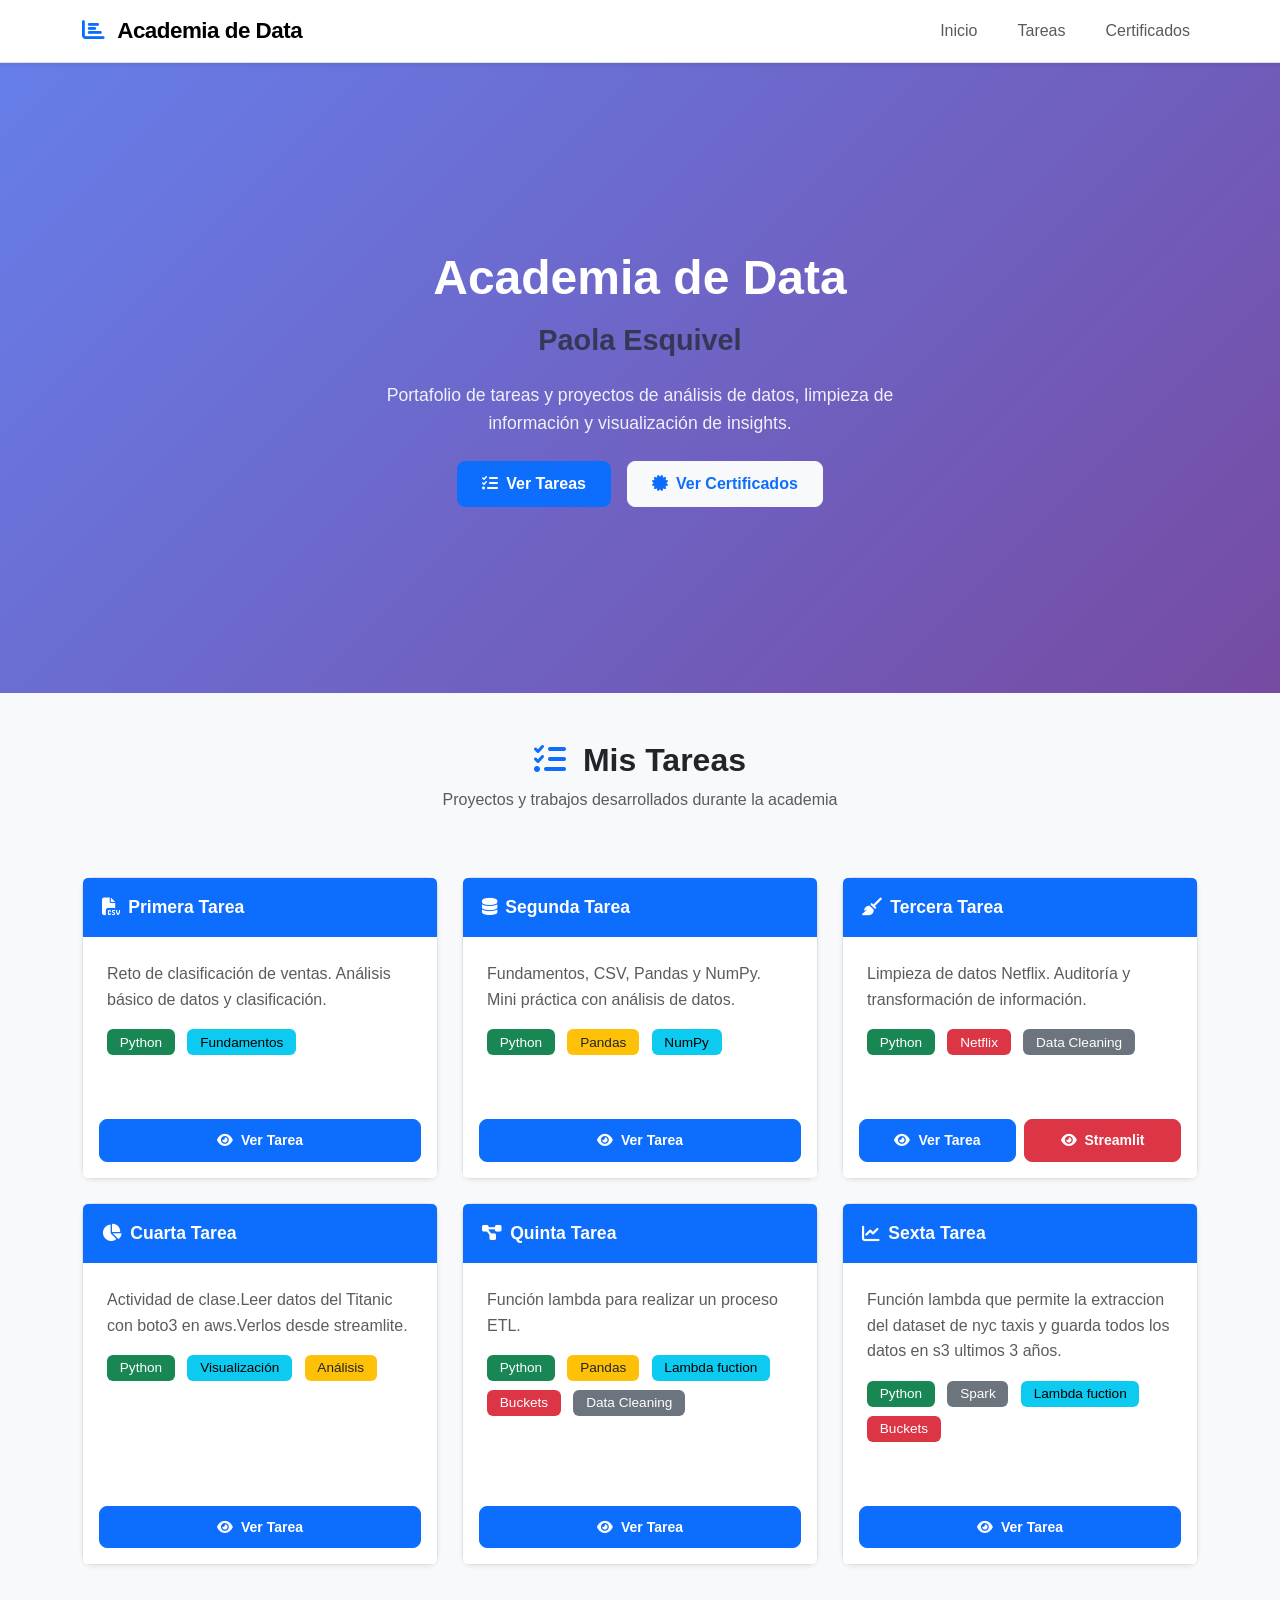
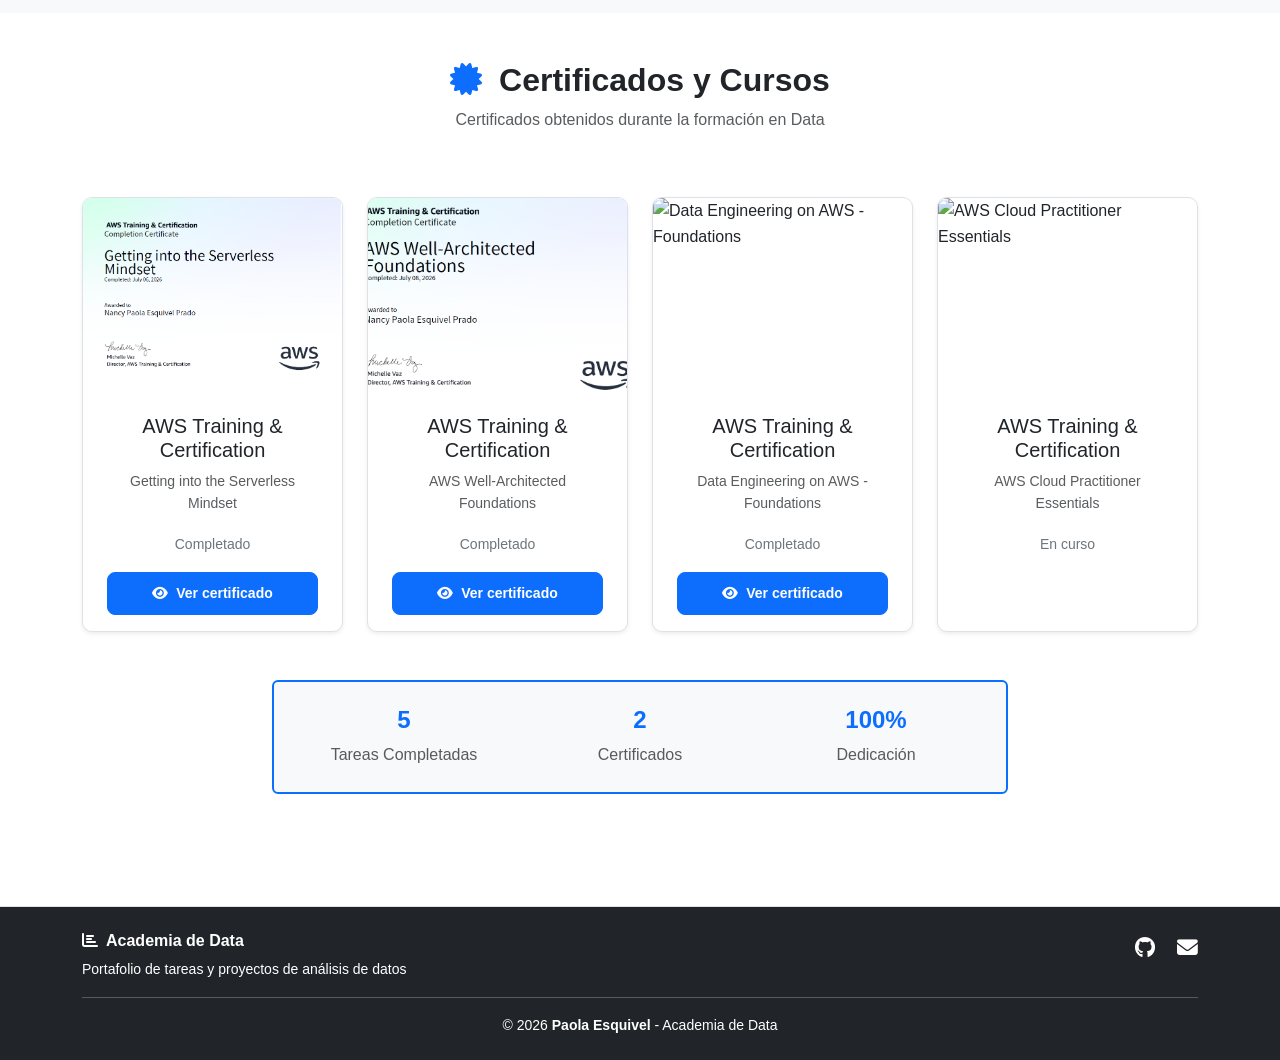
==== index.html @ dcf7b7dc "Update certificate image and status in index.html Updated certificate image and status from 'En curs" ====
<!DOCTYPE html>
<html lang="es">
<head>
    <meta charset="UTF-8">
    <meta name="viewport" content="width=device-width, initial-scale=1.0">
    <title>Portafolio Academia de Data - Paola Esquivel</title>
    <link href="https://cdn.jsdelivr.net/npm/bootstrap@5.3.0/dist/css/bootstrap.min.css" rel="stylesheet">
    <link rel="stylesheet" href="https://cdnjs.cloudflare.com/ajax/libs/font-awesome/6.4.0/css/all.min.css">
    <link rel="stylesheet" href="assets/style.css">
</head>
<body>
    <!-- Navbar -->
    <nav class="navbar navbar-expand-lg navbar-light bg-white shadow-sm">
        <div class="container">
            <a class="navbar-brand fw-bold" href="#inicio">
                <i class="fas fa-chart-bar text-primary"></i> 
                <span class="ms-2">Academia de Data</span>
            </a>
            <button class="navbar-toggler" type="button" data-bs-toggle="collapse" data-bs-target="#navbarNav">
                <span class="navbar-toggler-icon"></span>
            </button>
            <div class="collapse navbar-collapse" id="navbarNav">
                <ul class="navbar-nav ms-auto">
                    <li class="nav-item">
                        <a class="nav-link" href="#inicio">Inicio</a>
                    </li>
                    <li class="nav-item">
                        <a class="nav-link" href="#tareas">Tareas</a>
                    </li>
                    <li class="nav-item">
                        <a class="nav-link" href="#certificados">Certificados</a>
                    </li>
                </ul>
            </div>
        </div>
    </nav>

    <!-- Hero Section -->
    <section id="inicio" class="hero-section">
        <div class="container py-5">
            <div class="row align-items-center">
                <div class="col-lg-8 mx-auto text-center">
                    <h1 class="display-4 fw-bold mb-3">
                        Academia de Data
                    </h1>
                    <h2 class="h3 text-muted mb-4">
                        <span class="fw-bold">Paola Esquivel</span>
                    </h2>
                    <p class="lead mb-4">
                        Portafolio de tareas y proyectos de análisis de datos, 
                        limpieza de información y visualización de insights.
                    </p>
                    <div class="d-flex gap-3 justify-content-center flex-wrap">
                        <a href="#tareas" class="btn btn-primary">
                            <i class="fas fa-tasks me-2"></i>Ver Tareas
                        </a>
                        <a href="#certificados" class="btn btn-light text-primary">
                            <i class="fas fa-certificate me-2"></i>Ver Certificados
                        </a>
                    </div>
                </div>
            </div>
        </div>
    </section>

    <!-- Tareas Section -->
    <section id="tareas" class="py-5 bg-light">
        <div class="container">
            <div class="row mb-5">
                <div class="col-lg-8 mx-auto text-center">
                    <h2 class="display-5 fw-bold mb-2">
                        <i class="fas fa-tasks text-primary"></i> Mis Tareas
                    </h2>
                    <p class="text-muted">
                        Proyectos y trabajos desarrollados durante la academia
                    </p>
                </div>
            </div>

            <div class="row g-4">
                <!-- Tarea 1 -->
                <div class="col-md-6 col-lg-4">
                    <div class="card h-100 shadow-sm card-hover">
                        <div class="card-header bg-primary text-white">
                            <h5 class="card-title mb-0">
                                <i class="fas fa-file-csv me-2"></i>Primera Tarea
                            </h5>
                        </div>
                        <div class="card-body">
                            <p class="card-text text-muted">
                                Reto de clasificación de ventas. Análisis básico de datos y clasificación.
                            </p>
                            <div class="mb-3">
                                <span class="badge bg-success">Python</span>
                                <span class="badge bg-info">Fundamentos</span>
                            </div>
                        </div>
                        <div class="card-footer bg-white border-top-0">
                            <a target="_blank" rel="noopener noreferrer" href="https://paocode.github.io/portafolio/tareas/primer-tarea.html" class="btn btn-sm btn-primary w-100">
                                <i class="fas fa-eye me-2"></i>Ver Tarea
                            </a>
                        </div>
                    </div>
                </div>

                <!-- Tarea 2 -->
                <div class="col-md-6 col-lg-4">
                    <div class="card h-100 shadow-sm card-hover">
                        <div class="card-header bg-primary text-white">
                            <h5 class="card-title mb-0">
                                <i class="fas fa-database me-2"></i>Segunda Tarea
                            </h5>
                        </div>
                        <div class="card-body">
                            <p class="card-text text-muted">
                                Fundamentos, CSV, Pandas y NumPy. Mini práctica con análisis de datos.
                            </p>
                            <div class="mb-3">
                                <span class="badge bg-success">Python</span>
                                <span class="badge bg-warning text-dark">Pandas</span>
                                <span class="badge bg-info">NumPy</span>
                            </div>
                        </div>
                        <div class="card-footer bg-white border-top-0">
                            <a target="_blank" rel="noopener noreferrer" href="https://paocode.github.io/portafolio/tareas/segunda_tarea_fundamentos_csv_pandas_numpy.html" class="btn btn-sm btn-primary w-100">
                                <i class="fas fa-eye me-2"></i>Ver Tarea
                            </a>
                        </div>
                    </div>
                </div>

                <!-- Tarea 3 -->
                <div class="col-md-6 col-lg-4">
                    <div class="card h-100 shadow-sm card-hover">
                        <div class="card-header bg-primary text-white">
                            <h5 class="card-title mb-0">
                                <i class="fas fa-broom me-2"></i>Tercera Tarea
                            </h5>
                        </div>
                        <div class="card-body">
                            <p class="card-text text-muted">
                                Limpieza de datos Netflix. Auditoría y transformación de información.
                            </p>
                            <div class="mb-3">
                                <span class="badge bg-success">Python</span>
                                <span class="badge bg-danger">Netflix</span>
                                <span class="badge bg-secondary">Data Cleaning</span>
                            </div>
                        </div>
                        <div class="card-footer bg-white border-top-0 d-flex gap-2">
                            <a target="_blank" rel="noopener noreferrer" href="https://paocode.github.io/portafolio/tareas/tercer_tarea_netflix_datos_limpieza.html" class="btn btn-sm btn-primary w-50">
                                <i class="fas fa-eye me-2"></i>Ver Tarea
                            </a>
                            <a target="_blank" rel="noopener noreferrer" href="https://paocode.github.io/portafolio/tareas/screenshot_streamlit_netflix_data.png" class="btn btn-sm btn-danger w-50">
                                <i class="fas fa-eye me-2"></i>Streamlit
                            </a>
                        </div>
                    </div>
                </div>

                <!-- Tarea 4 -->
                <div class="col-md-6 col-lg-4">
                    <div class="card h-100 shadow-sm card-hover">
                        <div class="card-header bg-primary text-white">
                            <h5 class="card-title mb-0">
                                <i class="fas fa-chart-pie me-2"></i>Cuarta Tarea
                            </h5>
                        </div>
                        <div class="card-body">
                            <p class="card-text text-muted">
                                Actividad de clase.Leer datos del Titanic con boto3 en aws.Verlos desde streamlite.
                            </p>
                            <div class="mb-3">
                                <span class="badge bg-success">Python</span>
                                <span class="badge bg-info">Visualización</span>
                                <span class="badge bg-warning text-dark">Análisis</span>
                            </div>
                        </div>
                        <div class="card-footer bg-white border-top-0">
                            <a target="_blank" rel="noopener noreferrer" href="https://paocode.github.io/portafolio/tareas/screeshot_streamlit_titanic_data.png" class="btn btn-sm btn-primary w-100">
                                <i class="fas fa-eye me-2"></i>Ver Tarea
                            </a>
                        </div>
                    </div>
                </div>

               <!-- Tarea 5 -->
                <div class="col-md-6 col-lg-4">
                    <div class="card h-100 shadow-sm card-hover">
                        <div class="card-header bg-primary text-white">
                            <h5 class="card-title mb-0">
                                <i class="fas fa-project-diagram me-2"></i>Quinta Tarea
                            </h5>
                        </div>
                        <div class="card-body">
                            <p class="card-text text-muted">
                                Función lambda para realizar un proceso ETL.
                            </p>
                            <div class="mb-3">
                                <span class="badge bg-success">Python</span>
                                <span class="badge bg-warning text-dark">Pandas</span>
                                <span class="badge bg-info">Lambda fuction</span>
                                <span class="badge bg-danger">Buckets</span>
                                <span class="badge bg-secondary">Data Cleaning</span>
                            </div>
                        </div>
                        <div class="card-footer bg-white border-top-0">
                            <a target="_blank" rel="noopener noreferrer" href="https://github.com/PaoCode/lambda-fuction-etl" class="btn btn-sm btn-primary w-100">
                                <i class="fas fa-eye me-2"></i>Ver Tarea
                            </a>
                        </div>
                    </div>
                </div>

               <!-- Tarea 6  -->
                <div class="col-md-6 col-lg-4">
                    <div class="card h-100 shadow-sm card-hover">
                        <div class="card-header bg-primary text-white">
                            <h5 class="card-title mb-0">
                                <i class="fas fa-line-chart me-2"></i>Sexta Tarea
                            </h5>
                        </div>
                        <div class="card-body">
                            <p class="card-text text-muted">
                                Función lambda que permite la extraccion del dataset de nyc taxis y guarda todos los datos en s3 ultimos 3 años.
                            </p>
                            <div class="mb-3">
                                <span class="badge bg-success">Python</span>
                                <span class="badge bg-secondary">Spark</span>
                                <span class="badge bg-info">Lambda fuction</span>
                                <span class="badge bg-danger">Buckets</span>
                            </div>
                        </div>
                        <div class="card-footer bg-white border-top-0">
                            <a target="_blank" rel="noopener noreferrer" href="https://paocode.github.io/portafolio/tareas/lambda_fuction.py" class="btn btn-sm btn-primary w-100">
                                <i class="fas fa-eye me-2"></i>Ver Tarea
                            </a>
                        </div>
                    </div>
                </div>
            </div>
        </div>
    </section>

    <!-- Certificados Section -->
    <section id="certificados" class="py-5">
        <div class="container">
            <div class="row mb-5">
                <div class="col-lg-8 mx-auto text-center">
                    <h2 class="display-5 fw-bold mb-2">
                        <i class="fas fa-certificate text-primary"></i> Certificados y Cursos
                    </h2>
                    <p class="text-muted">
                        Certificados obtenidos durante la formación en Data
                    </p>
                </div>
            </div>

            <div class="row g-4">
                <!-- Certificado 1 -->
                <div class="col-md-6 col-lg-3">
                    <div class="card h-100 shadow-sm card-hover overflow-hidden">
                        <img src="https://paocode.github.io/portafolio/certificados/screenshot_certificate_serverless.png" 
                            class="card-img-top" alt="Getting into the Serverless
                                Mindset">
                        <div class="card-body text-center py-3">
                            <h5 class="card-title">AWS Training & Certification</h5>
                            <p class="card-text text-muted small">
                                Getting into the Serverless
                                Mindset
                            </p>
                            <small class="text-secondary">Completado</small>
                            <a target="_blank" rel="noopener noreferrer" href="https://paocode.github.io/portafolio/certificados/AWS Getting into the Serverless certificate.pdf" 
                                class="btn btn-sm btn-primary w-100 mt-3"> <i class="fas fa-eye me-2"></i>Ver certificado</a>
                        </div>
                    </div>
                </div>

                <!-- Certificado 2 -->
                <div class="col-md-6 col-lg-3">
                    <div class="card h-100 shadow-sm card-hover overflow-hidden">
                        <img src="https://paocode.github.io/portafolio/certificados/ss_certificate_well_architected.png" class="card-img-top" alt="AWS Well-Architected Foundations">
                        <div class="card-body text-center py-3">
                            <h5 class="card-title">AWS Training & Certification</h5>
                            <p class="card-text text-muted small">
                                AWS Well-Architected Foundations
                            </p>
                            <small class="text-secondary">Completado</small>
                            <a target="_blank" rel="noopener noreferrer" href="https://paocode.github.io/portafolio/certificados/AWS Well-Architected.pdf" 
                                class="btn btn-sm btn-primary w-100 mt-3"> <i class="fas fa-eye me-2"></i>Ver certificado</a>
                        </div>
                    </div>
                </div>

                <!-- Certificado 3 -->
                <div class="col-md-6 col-lg-3">
                    <div class="card h-100 shadow-sm card-hover overflow-hidden">
                        <img src="https://paocode.github.io/portafolio/ss_certificate_data-engineering.png" class="card-img-top" alt="Data Engineering on AWS - Foundations">
                        <div class="card-body text-center py-3">
                            <h5 class="card-title">AWS Training & Certification</h5>
                            <p class="card-text text-muted small">
                                Data Engineering on AWS - Foundations
                            </p>
                            <small class="text-secondary">Completado</small>
                            <a target="_blank" rel="noopener noreferrer" href="https://paocode.github.io/portafolio/certificados/Data Engineering on AWS-Foundations.pdf" 
                                class="btn btn-sm btn-primary w-100 mt-3"> <i class="fas fa-eye me-2"></i>Ver certificado</a>
                        </div>
                    </div>
                </div>

                <!-- Certificado 4 -->
                <div class="col-md-6 col-lg-3">
                    <div class="card h-100 shadow-sm card-hover overflow-hidden">
                        <img src="https://via.placeholder.com/300x200/198754/ffffff?text=Visualizacion" class="card-img-top" alt="AWS Cloud Practitioner Essentials">
                        <div class="card-body text-center py-3">
                            <h5 class="card-title">AWS Training & Certification</h5>
                            <p class="card-text text-muted small">
                                AWS Cloud Practitioner Essentials
                            </p>
                            <small class="text-secondary">En curso</small>
                        </div>
                    </div>
                </div>

            </div>

            <!-- Resumen -->
            <div class="row mt-5">
                <div class="col-lg-8 mx-auto">
                    <div class="alert alert-light border-2 border-primary p-4">
                        <div class="row text-center">
                            <div class="col-md-4 mb-3 mb-md-0">
                                <h4 class="fw-bold text-primary">5</h4>
                                <p class="text-muted mb-0">Tareas Completadas</p>
                            </div>
                            <div class="col-md-4 mb-3 mb-md-0">
                                <h4 class="fw-bold text-primary">2</h4>
                                <p class="text-muted mb-0">Certificados</p>
                            </div>
                            <div class="col-md-4">
                                <h4 class="fw-bold text-primary">100%</h4>
                                <p class="text-muted mb-0">Dedicación</p>
                            </div>
                        </div>
                    </div>
                </div>
            </div>
        </div>
    </section>

    <!-- Footer -->
    <footer class="bg-dark text-white py-4 mt-5">
        <div class="container">
            <div class="row mb-3">
                <div class="col-md-6">
                    <h6 class="fw-bold mb-2">
                        <i class="fas fa-chart-bar me-2"></i>Academia de Data
                    </h6>
                    <p class="small">
                        Portafolio de tareas y proyectos de análisis de datos
                    </p>
                </div>
                <div class="col-md-6 text-md-end">
                    <div class="social-links">
                        <a target="_blank" rel="noopener noreferrer" href="https://github.com/PaoCode" class="text-white text-decoration-none me-3" title="GitHub">
                            <i class="fab fa-github"></i>
                        </a>
                        <a target="_blank" rel="noopener noreferrer" href="mailto:esquivelp.nancypaola@gmail.com" class="text-white text-decoration-none" title="Email">
                            <i class="fas fa-envelope"></i>
                        </a>
                    </div>
                </div>
            </div>
            <hr class="my-3">
            <p class="small text-center mb-0">
                &copy; 2026 <span class="fw-bold">Paola Esquivel</span> - Academia de Data
            </p>
        </div>
    </footer>

    <script src="https://cdn.jsdelivr.net/npm/bootstrap@5.3.0/dist/js/bootstrap.bundle.min.js"></script>
    <script src="assets/script.js"></script>
</body>
</html>
---- assets/style.css ----
/* ===================== ESTILOS GENERALES ===================== */
:root {
    --primary-color: #0d6efd;
    --primary-dark: #0b5ed7;
    --light-bg: #f8f9fa;
    --text-primary: #212529;
    --text-secondary: #6c757d;
    --border-color: #dee2e6;
}

* {
    margin: 0;
    padding: 0;
    box-sizing: border-box;
}

html {
    scroll-behavior: smooth;
}

body {
    font-family: 'Segoe UI', Tahoma, Geneva, Verdana, sans-serif;
    color: var(--text-primary);
    line-height: 1.6;
}

/* ===================== NAVBAR ===================== */
.navbar {
    border-bottom: 1px solid var(--border-color);
}

.navbar-brand {
    font-size: 1.4rem;
    letter-spacing: -0.5px;
}

.nav-link {
    margin-left: 1.5rem;
    font-weight: 500;
    transition: color 0.3s ease;
}

.nav-link:hover {
    color: var(--primary-color) !important;
}

/* ===================== HERO SECTION ===================== */
.hero-section {
    background: linear-gradient(135deg, #667eea 0%, #764ba2 100%);
    color: white;
    padding: 6rem 0;
}

.hero-section h1 {
    font-size: 3rem;
    font-weight: 800;
    margin-bottom: 1rem;
}

.hero-section h2 {
    font-size: 1.8rem;
    font-weight: 300;
    opacity: 0.95;
    margin-bottom: 1.5rem;
}

.hero-section p {
    font-size: 1.1rem;
    opacity: 0.9;
    max-width: 600px;
    margin: 0 auto 2rem;
}

.btn {
    font-weight: 600;
    border-radius: 8px;
    padding: 0.6rem 1.5rem;
}

.btn-primary {
    background-color: var(--primary-color);
    border-color: var(--primary-color);
    transition: all 0.3s ease;
}

.btn-primary:hover {
    background-color: var(--primary-dark);
    transform: translateY(-2px);
    box-shadow: 0 5px 15px rgba(13, 110, 253, 0.3);
}

.btn-outline-primary {
    color: var(--primary-color);
    border-color: var(--primary-color);
}

.btn-outline-primary:hover {
    background-color: var(--primary-color);
    color: white;
    transform: translateY(-2px);
}

/* Botón claro en hero */
.btn-light {
    transition: all 0.3s ease;
}

.btn-light:hover {
    background-color: white !important;
    transform: translateY(-2px);
    box-shadow: 0 5px 15px rgba(0, 0, 0, 0.2);
}

/* ===================== CARDS ===================== */
.card {
    border: 1px solid var(--border-color);
    border-radius: 10px;
    transition: all 0.3s ease;
}

.card-hover {
    cursor: pointer;
}

.card-hover:hover {
    transform: translateY(-8px);
    box-shadow: 0 10px 30px rgba(0, 0, 0, 0.12);
}

/* Estilos para imágenes en cards */
.card-img-top {
    height: 200px;
    object-fit: cover;
    transition: all 0.3s ease;
}

.card-hover:hover .card-img-top {
    transform: scale(1.05);
}

.card-header {
    border-radius: 10px 10px 0 0;
    border-bottom: none;
    padding: 1.2rem;
}

.card-header .card-title {
    font-size: 1.1rem;
    font-weight: 600;
}

.card-body {
    padding: 1.5rem;
}

.card-footer {
    border-top: 1px solid var(--border-color);
    border-radius: 0 0 10px 10px;
    padding: 1rem;
}

/* ===================== BADGES ===================== */
.badge {
    font-weight: 500;
    padding: 0.4rem 0.8rem;
    font-size: 0.85rem;
    margin-right: 0.5rem;
    margin-bottom: 0.5rem;
}

.badge.bg-success {
    background-color: #198754 !important;
}

.badge.bg-info {
    background-color: #0dcaf0 !important;
    color: #000 !important;
}

.badge.bg-warning {
    background-color: #ffc107 !important;
}

.badge.bg-danger {
    background-color: #dc3545 !important;
}

.badge.bg-secondary {
    background-color: #6c757d !important;
}

/* ===================== SECTIONS ===================== */
section {
    padding: 4rem 0;
}

#tareas {
    background-color: var(--light-bg);
}

#inicio {
    min-height: 70vh;
    display: flex;
    align-items: center;
    justify-content: center;
}

#certificados {
    background-color: white;
}

h2.display-5 {
    font-size: 2rem;
    font-weight: 700;
    color: var(--text-primary);
}

h2.display-5 i {
    margin-right: 0.5rem;
}

/* ===================== FOOTER ===================== */
footer {
    border-top: 1px solid var(--border-color);
}

footer h6 {
    color: white;
    font-weight: 700;
}

footer p {
    margin: 0;
}

.social-links a {
    font-size: 1.3rem;
    transition: all 0.3s ease;
}

.social-links a:hover {
    color: var(--primary-color) !important;
    transform: translateY(-3px);
}

/* ===================== ALERT RESUMEN ===================== */
.alert {
    background-color: #f8f9fa;
    border: 2px solid var(--primary-color);
}

.alert h4 {
    color: var(--primary-color);
    font-weight: 800;
    margin-bottom: 0.5rem;
}

/* ===================== RESPONSIVE ===================== */
@media (max-width: 768px) {
    .hero-section h1 {
        font-size: 2rem;
    }

    .hero-section h2 {
        font-size: 1.3rem;
    }

    .hero-section p {
        font-size: 1rem;
    }

    .nav-link {
        margin-left: 0;
        padding: 0.5rem 0;
    }

    h2.display-5 {
        font-size: 1.5rem;
    }

    .btn {
        padding: 0.5rem 1rem;
        font-size: 0.95rem;
    }

    section {
        padding: 2.5rem 0;
    }

    .card {
        margin-bottom: 1rem;
    }
}

/* ===================== ANIMACIONES ===================== */
@keyframes fadeIn {
    from {
        opacity: 0;
        transform: translateY(20px);
    }
    to {
        opacity: 1;
        transform: translateY(0);
    }
}

.card {
    animation: fadeIn 0.5s ease-out;
}

/* ===================== SCROLL ===================== */
::-webkit-scrollbar {
    width: 8px;
}

::-webkit-scrollbar-track {
    background: var(--light-bg);
}

::-webkit-scrollbar-thumb {
    background: var(--primary-color);
    border-radius: 4px;
}

::-webkit-scrollbar-thumb:hover {
    background: var(--primary-dark);
}
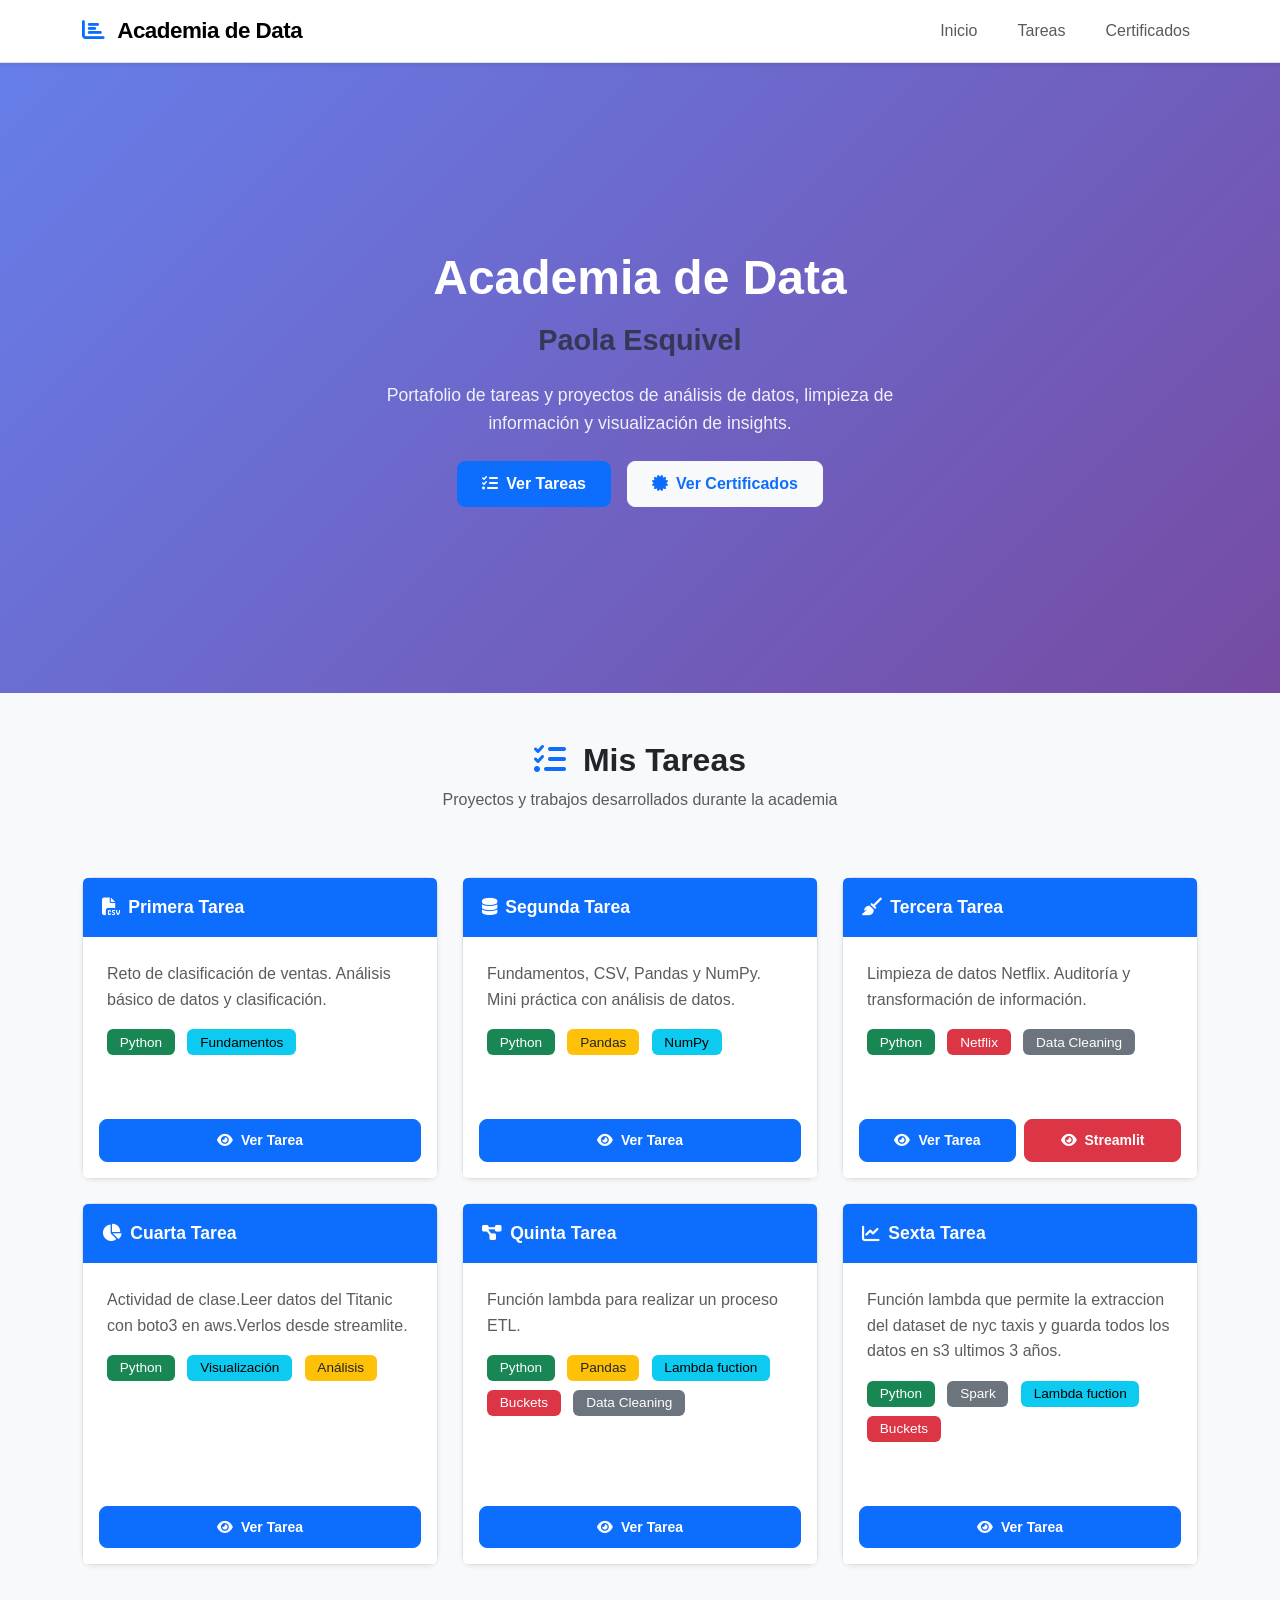
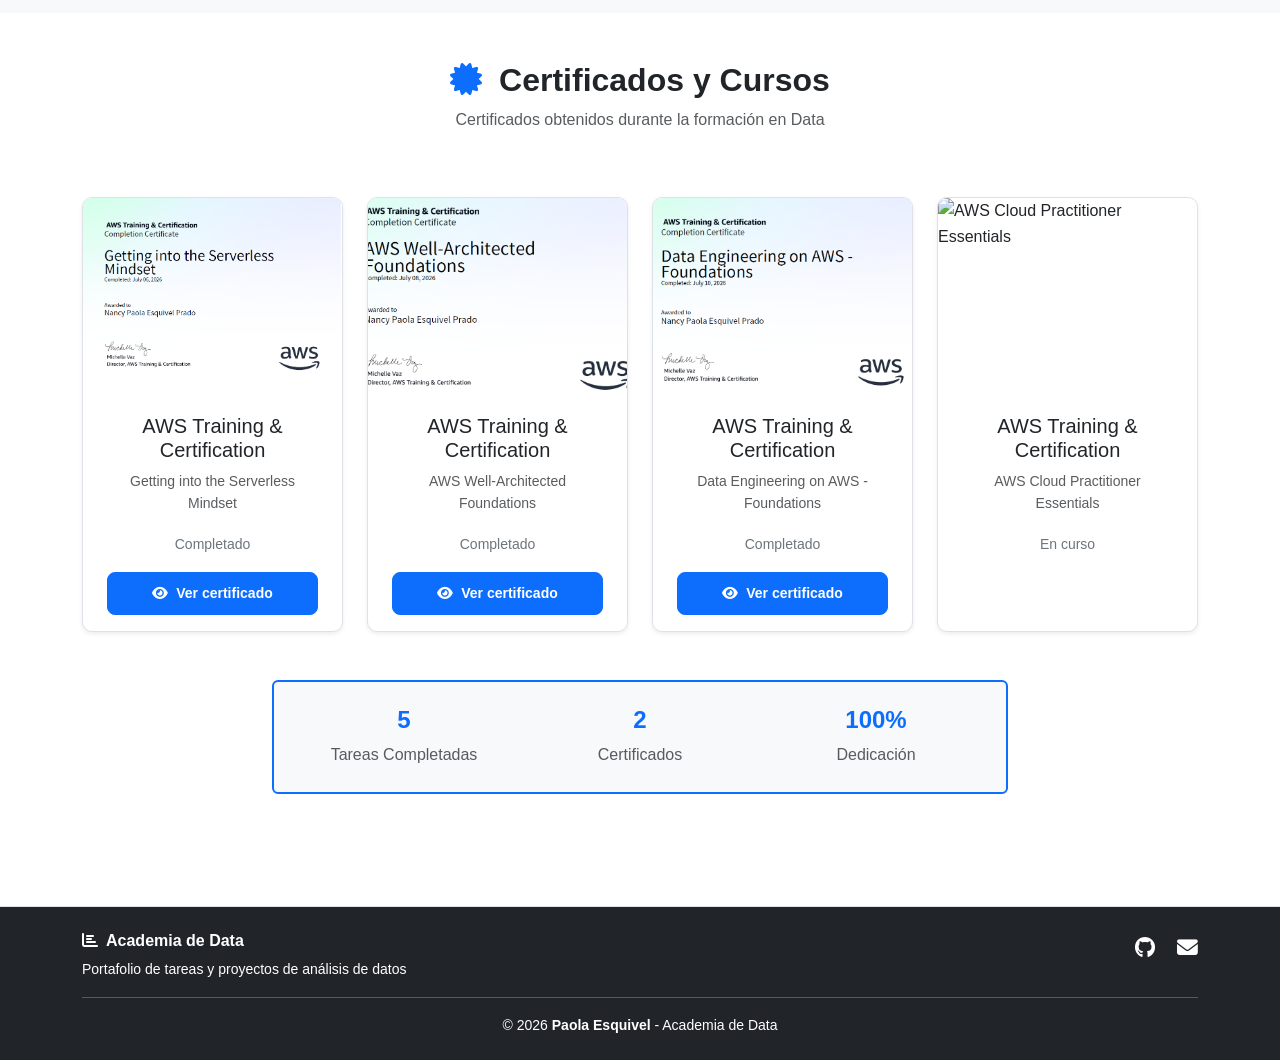
==== commit c5c9d8cf: "Update image source for Data Engineering certificate" ====
--- a/index.html
+++ b/index.html
@@ -295,7 +295,7 @@
                 <!-- Certificado 3 -->
                 <div class="col-md-6 col-lg-3">
                     <div class="card h-100 shadow-sm card-hover overflow-hidden">
-                        <img src="https://paocode.github.io/portafolio/ss_certificate_data-engineering.png" class="card-img-top" alt="Data Engineering on AWS - Foundations">
+                        <img src="https://paocode.github.io/portafolio/certificados/ss_certificate_data-engineering.png" class="card-img-top" alt="Data Engineering on AWS - Foundations">
                         <div class="card-body text-center py-3">
                             <h5 class="card-title">AWS Training & Certification</h5>
                             <p class="card-text text-muted small">
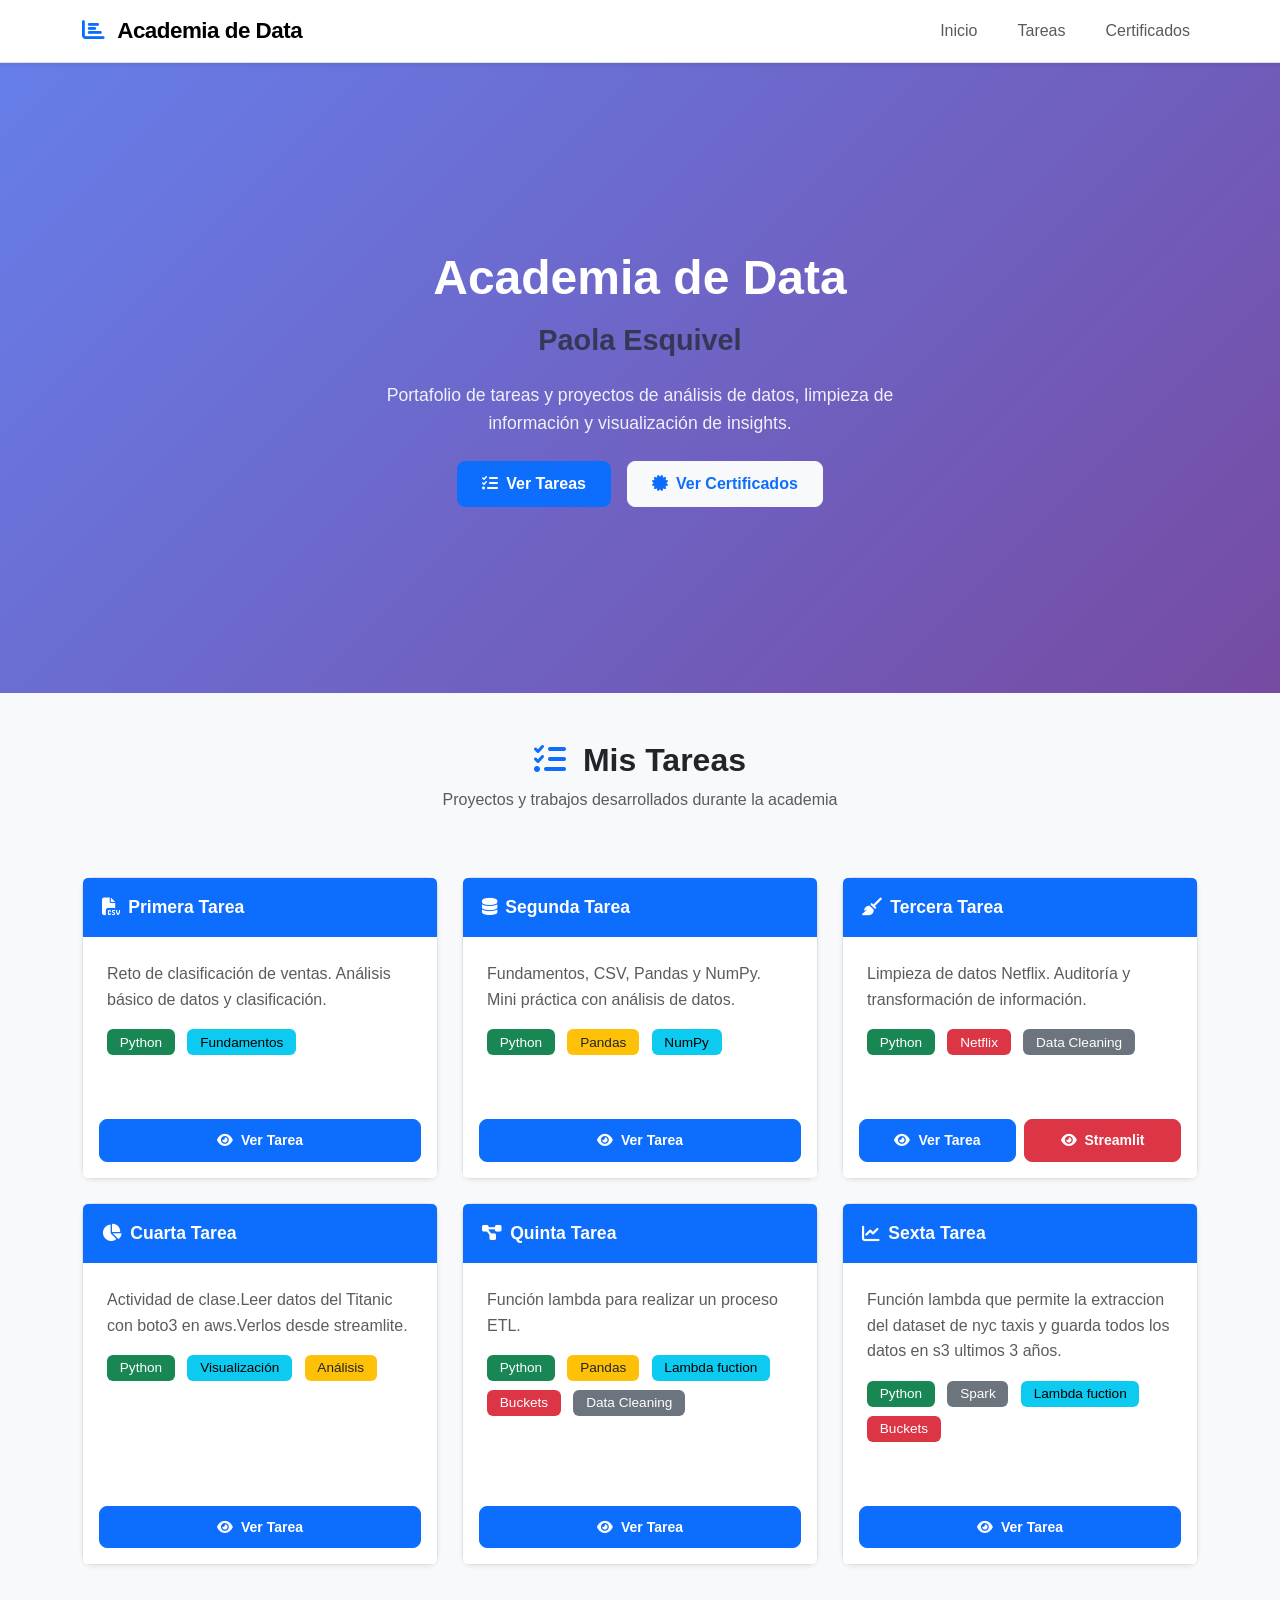
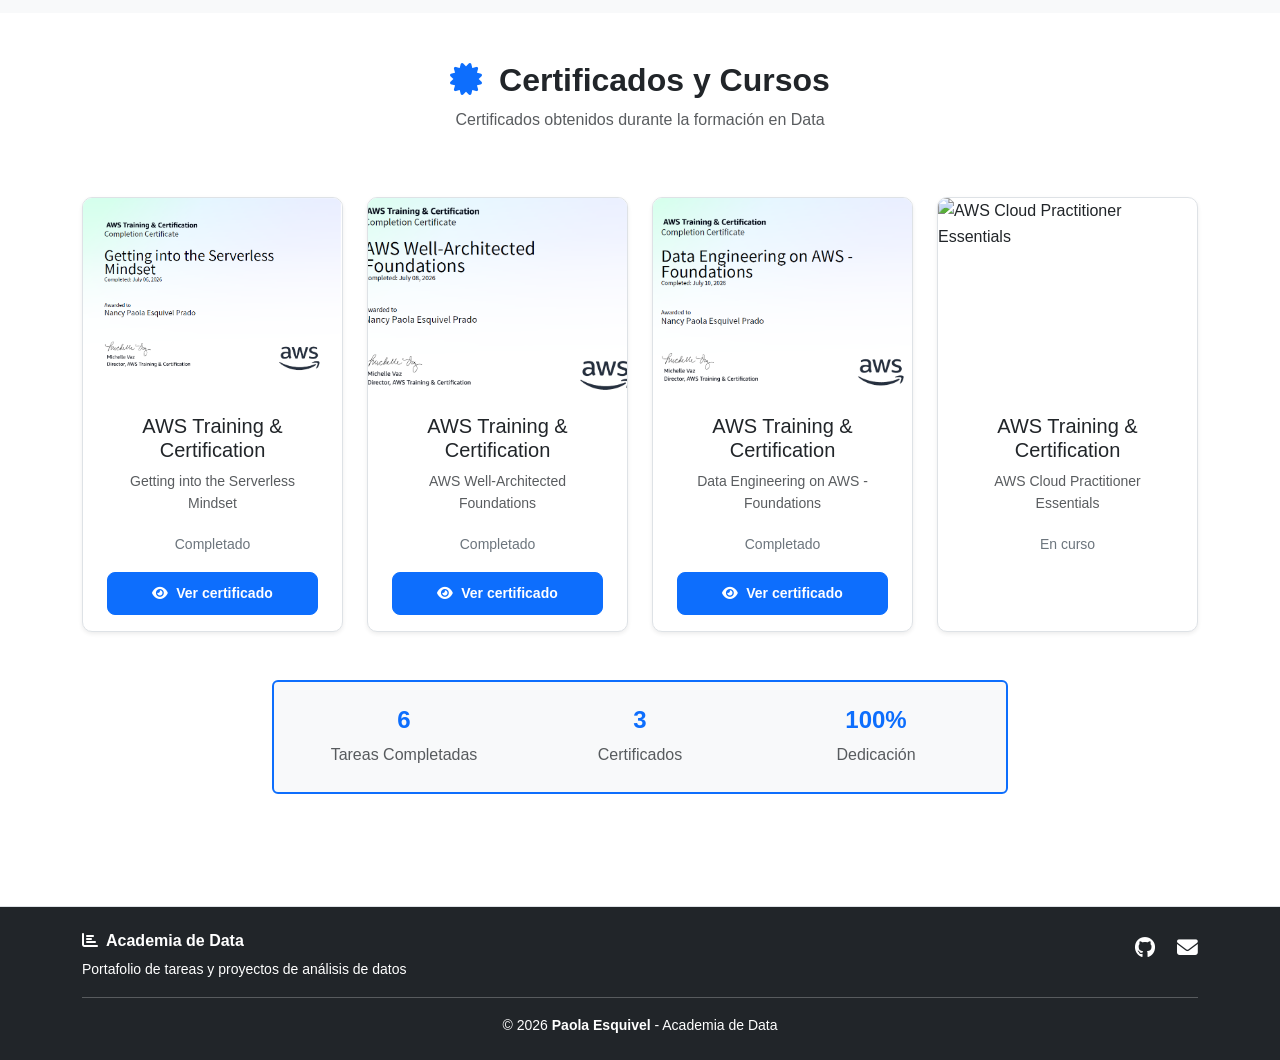
==== commit 0f3d6664: "Update numbers in index.html from 5, 2 to 6, 3" ====
--- a/index.html
+++ b/index.html
@@ -232,7 +232,7 @@
                             </div>
                         </div>
                         <div class="card-footer bg-white border-top-0">
-                            <a target="_blank" rel="noopener noreferrer" href="https://paocode.github.io/portafolio/tareas/lambda_fuction.py" class="btn btn-sm btn-primary w-100">
+                            <a target="_blank" rel="noopener noreferrer" href="https://github.com/PaoCode/portafolio/blob/main/tareas/lambda_fuction.py" class="btn btn-sm btn-primary w-100">
                                 <i class="fas fa-eye me-2"></i>Ver Tarea
                             </a>
                         </div>
@@ -330,11 +330,11 @@
                     <div class="alert alert-light border-2 border-primary p-4">
                         <div class="row text-center">
                             <div class="col-md-4 mb-3 mb-md-0">
-                                <h4 class="fw-bold text-primary">5</h4>
+                                <h4 class="fw-bold text-primary">6</h4>
                                 <p class="text-muted mb-0">Tareas Completadas</p>
                             </div>
                             <div class="col-md-4 mb-3 mb-md-0">
-                                <h4 class="fw-bold text-primary">2</h4>
+                                <h4 class="fw-bold text-primary">3</h4>
                                 <p class="text-muted mb-0">Certificados</p>
                             </div>
                             <div class="col-md-4">
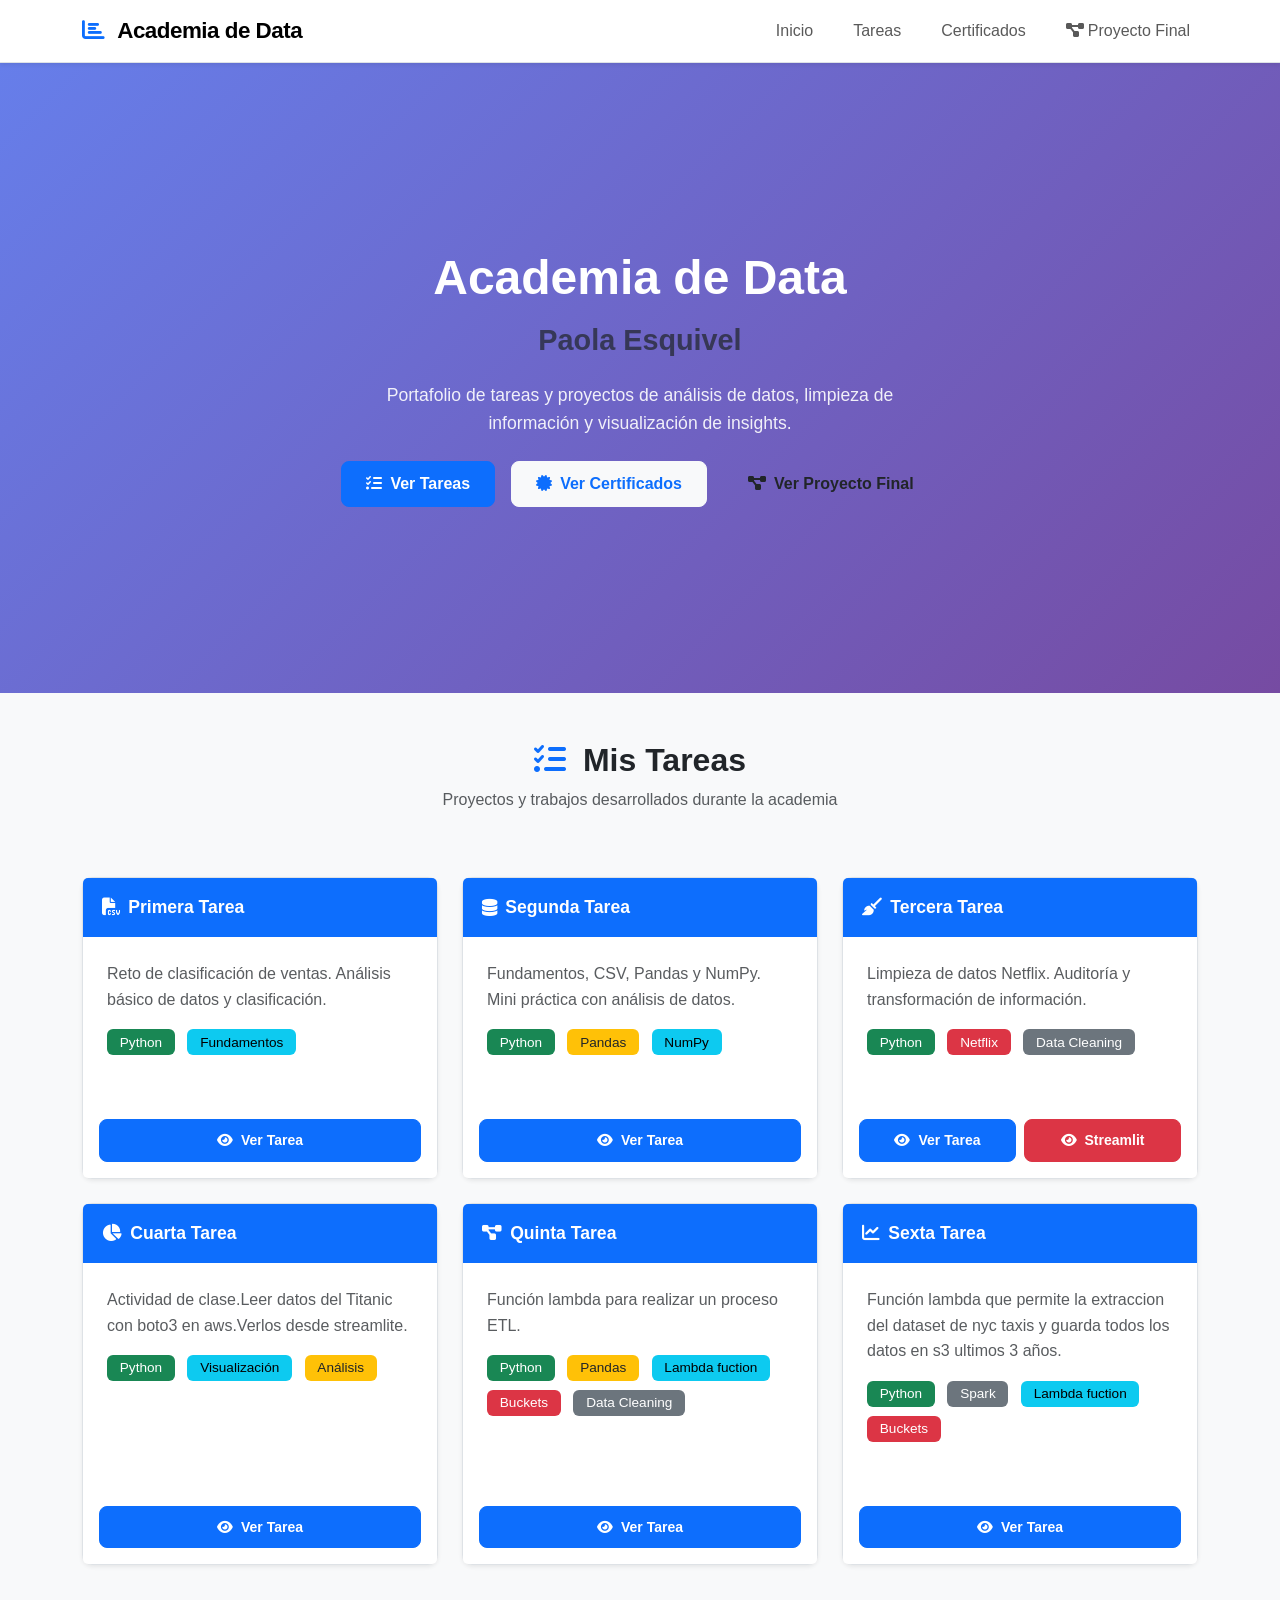
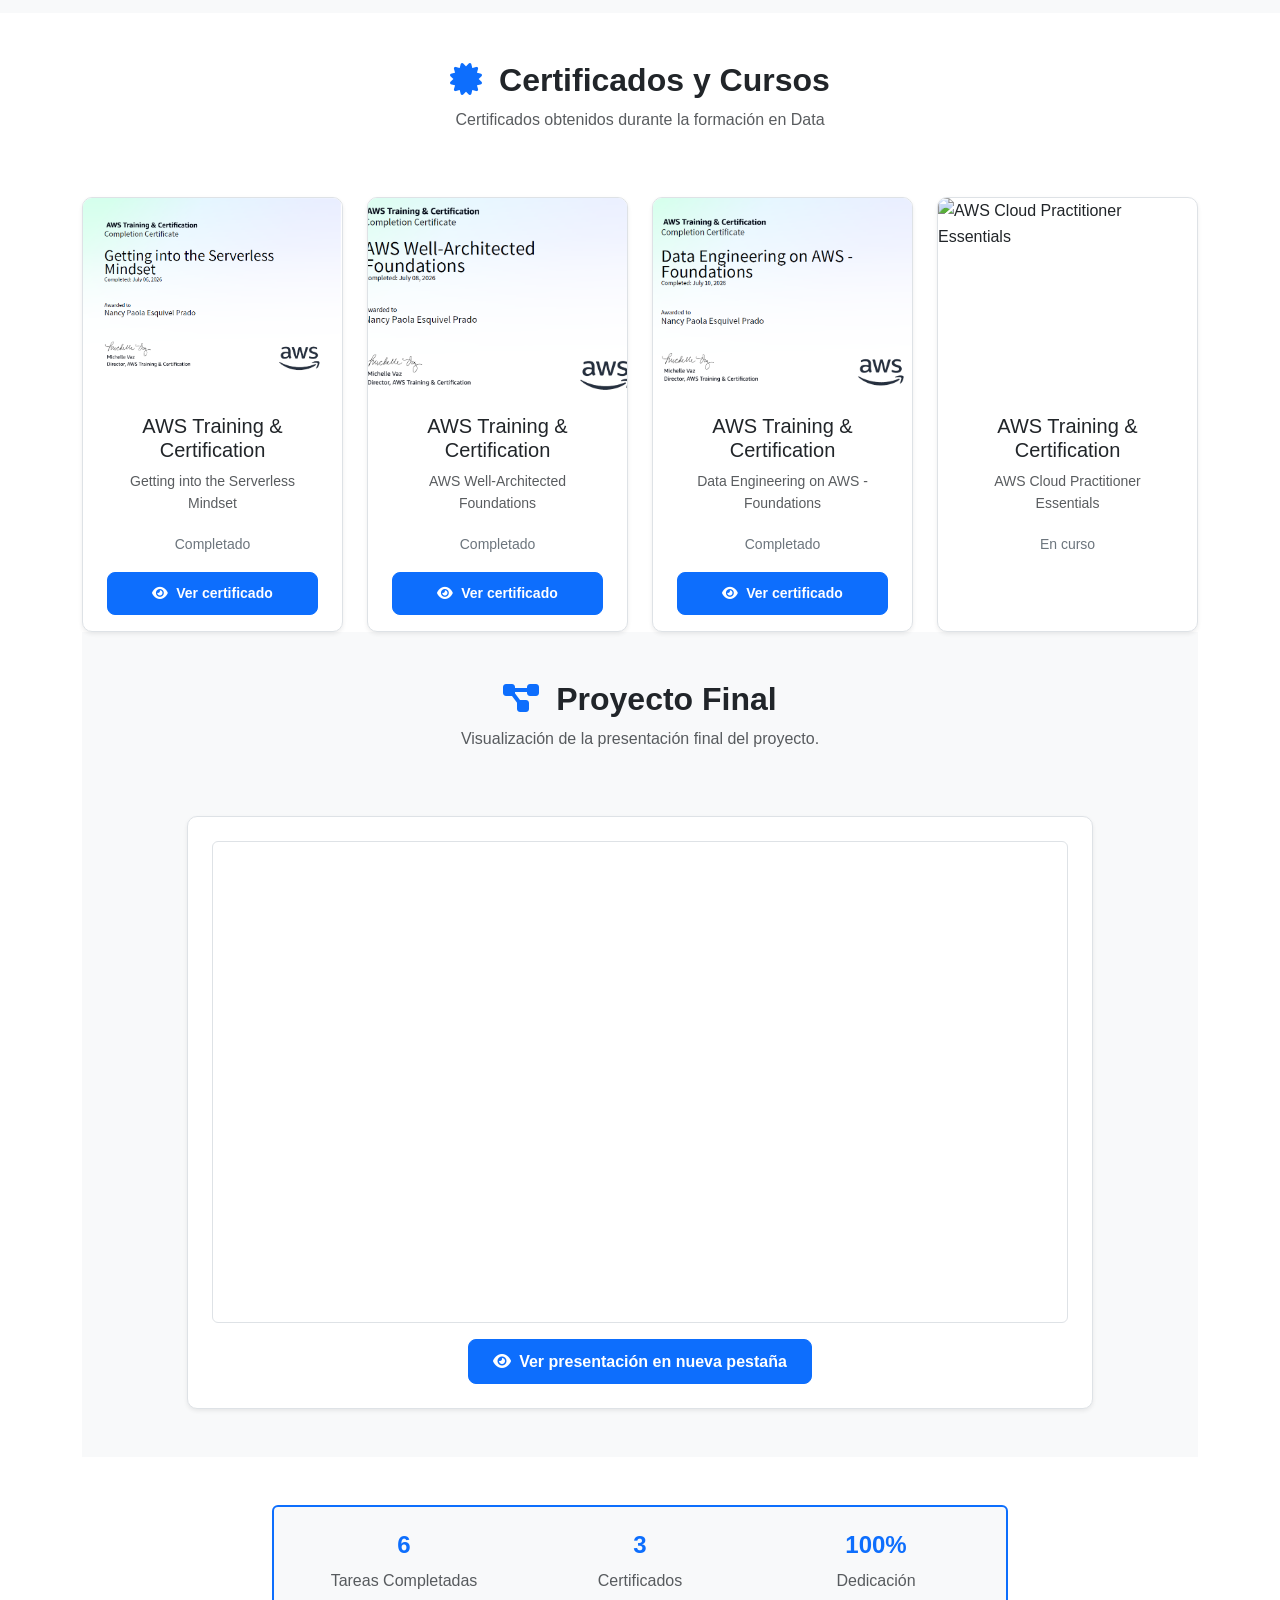
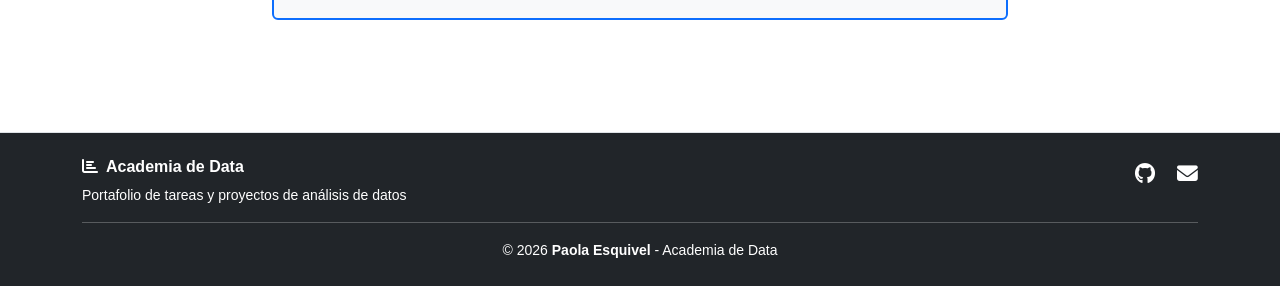
==== commit 03615952: "Add Proyecto Final section with presentation link" ====
--- a/index.html
+++ b/index.html
@@ -28,7 +28,12 @@
                         <a class="nav-link" href="#tareas">Tareas</a>
                     </li>
                     <li class="nav-item">
-                        <a class="nav-link" href="#certificados">Certificados</a>
+                        <a class="nav-link" href="#certificados">Certificados</a>    
+                    </li>
+                    <li class="nav-item">
+                        <a class="nav-link" href="#proyecto-final">
+                            <i class="fas fa-diagram-project me-1"></i>Proyecto Final
+                        </a>
                     </li>
                 </ul>
             </div>
@@ -57,6 +62,9 @@
                         <a href="#certificados" class="btn btn-light text-primary">
                             <i class="fas fa-certificate me-2"></i>Ver Certificados
                         </a>
+                        <a href="#proyecto-final" class="btn btn-proyecto">
+                            <i class="fas fa-diagram-project me-2"></i>Ver Proyecto Final
+                        </a>
                     </div>
                 </div>
             </div>
@@ -321,8 +329,44 @@
                         </div>
                     </div>
                 </div>
-
-            </div>
+            </div>
+
+    <!-- Proyecto Final Section -->
+    <section id="proyecto-final" class="py-5 bg-light">
+        <div class="container">
+            <div class="row mb-5">
+                <div class="col-lg-8 mx-auto text-center">
+                    <h2 class="display-5 fw-bold mb-2">
+                        <i class="fas fa-diagram-project text-primary"></i> Proyecto Final
+                    </h2>
+                    <p class="text-muted">
+                        Visualización de la presentación final del proyecto.
+                    </p>
+                </div>
+            </div>
+
+            <div class="row justify-content-center">
+                <div class="col-lg-10">
+                    <div class="card shadow-sm">
+                        <div class="card-body p-3 p-md-4">
+                            <div class="ratio ratio-16x9 rounded overflow-hidden border">
+                                <iframe
+                                    src="https://paocode.github.io/portafolio/tareas/presentacion_proyecto_final.pdf#view=FitH"
+                                    title="Presentación del proyecto final"
+                                    loading="lazy">
+                                </iframe>
+                            </div>
+                            <div class="d-flex justify-content-center mt-3">
+                                <a target="_blank" rel="noopener noreferrer" href="https://paocode.github.io/portafolio/tareas/presentacion_proyecto_final.pdf" class="btn btn-primary">
+                                    <i class="fas fa-eye me-2"></i>Ver presentación en nueva pestaña
+                                </a>
+                            </div>
+                        </div>
+                    </div>
+                </div>
+            </div>
+        </div>
+    </section>
 
             <!-- Resumen -->
             <div class="row mt-5">
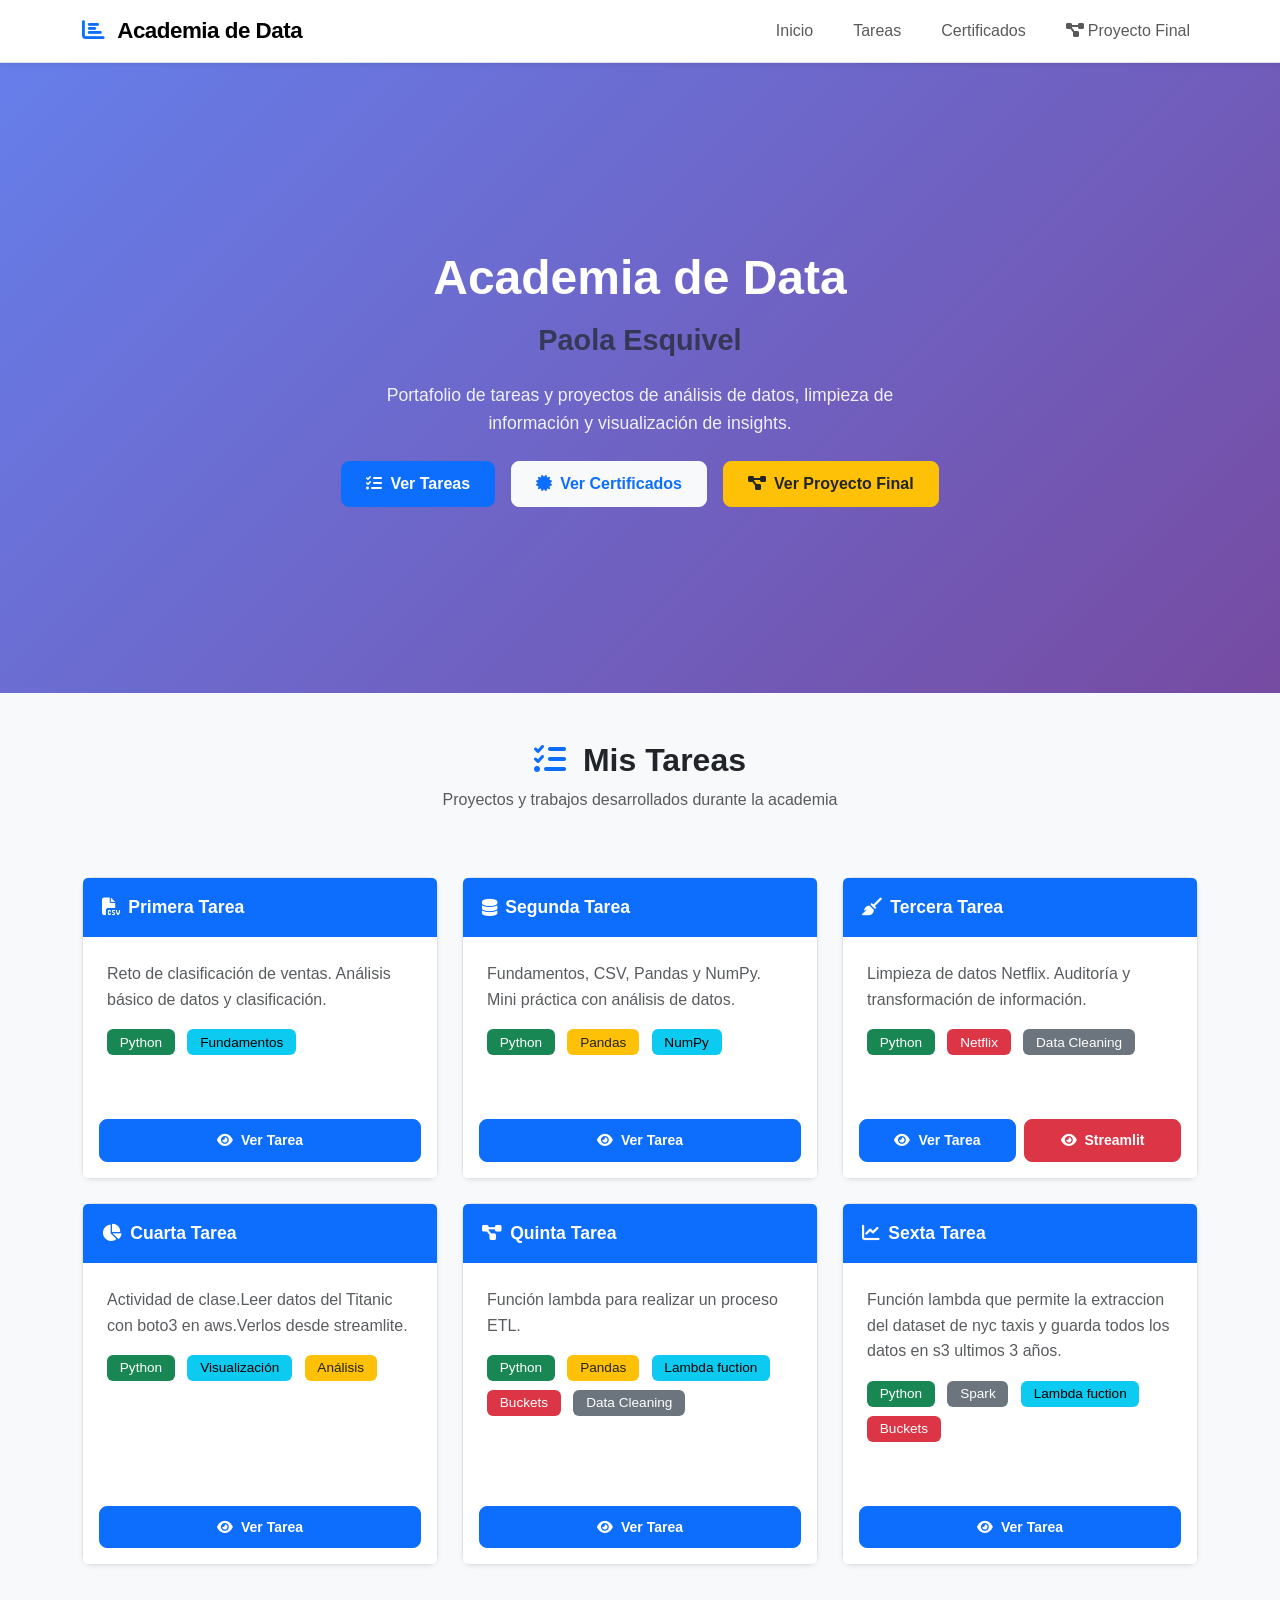
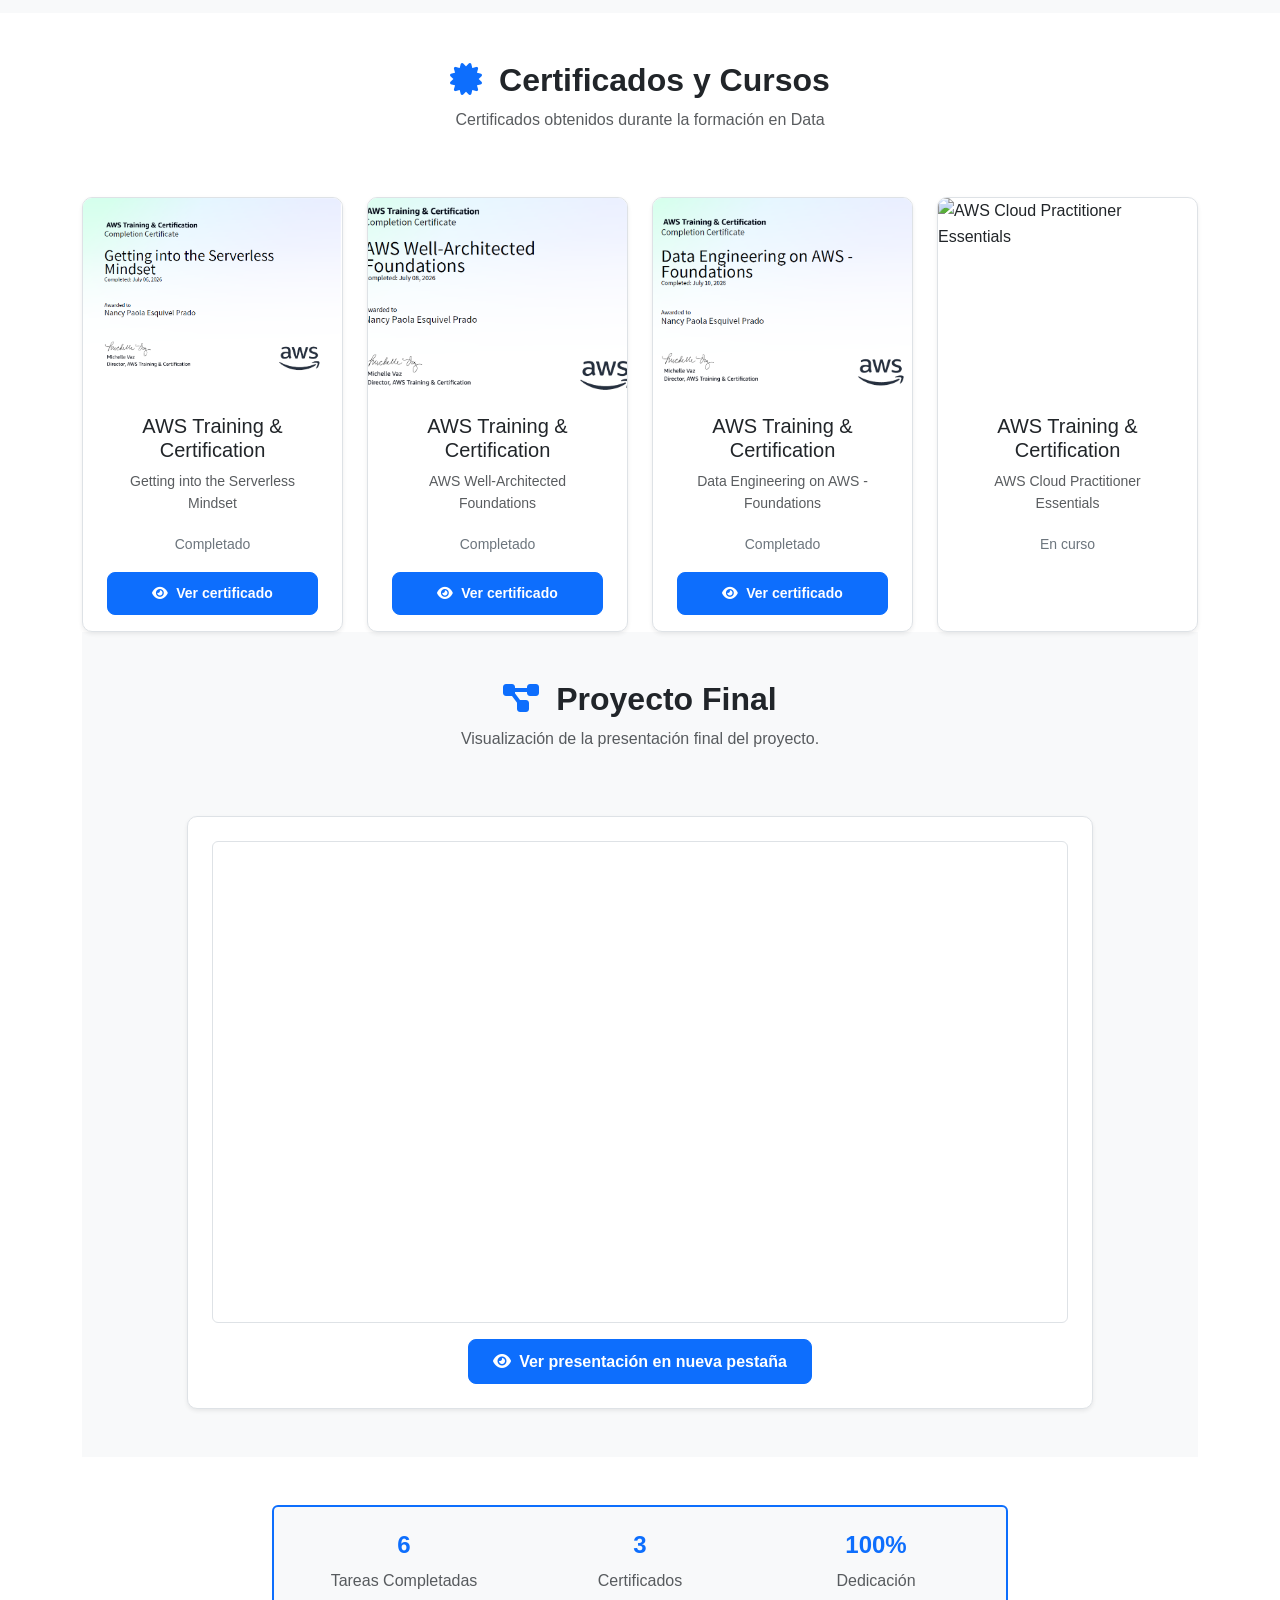
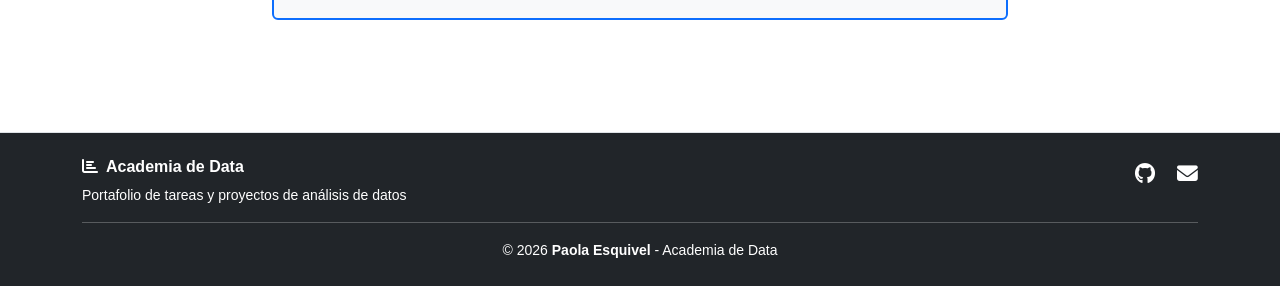
==== commit c92a364f: "Change button class for final project link" ====
--- a/index.html
+++ b/index.html
@@ -62,7 +62,7 @@
                         <a href="#certificados" class="btn btn-light text-primary">
                             <i class="fas fa-certificate me-2"></i>Ver Certificados
                         </a>
-                        <a href="#proyecto-final" class="btn btn-proyecto">
+                        <a href="#proyecto-final" class="btn btn-warning text-dark">
                             <i class="fas fa-diagram-project me-2"></i>Ver Proyecto Final
                         </a>
                     </div>
